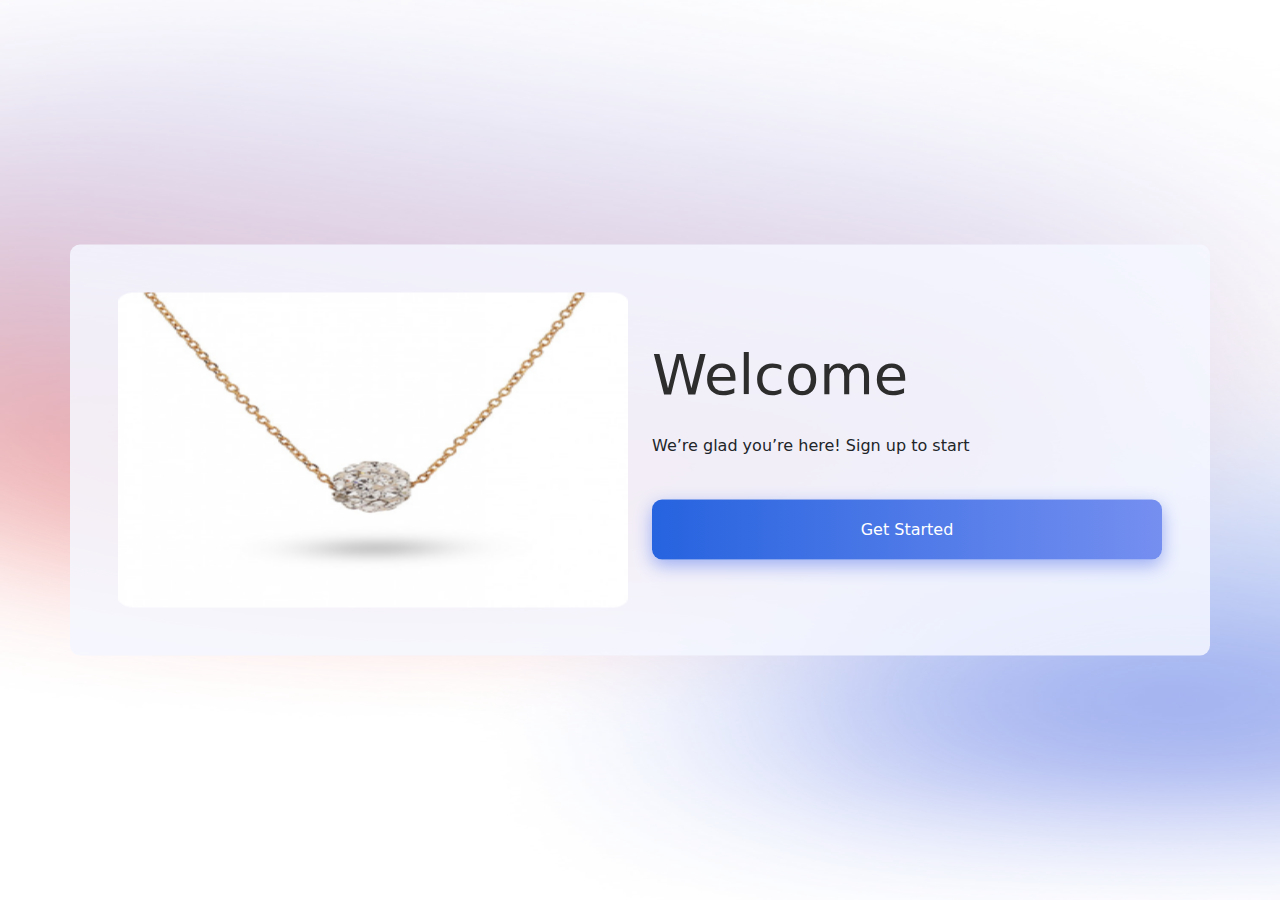
==== index.html @ b942b339 "Version 1.0" ====
<!DOCTYPE html>
<html lang="en">
  <head>
    <meta charset="UTF-8" />
    <meta http-equiv="X-UA-Compatible" content="IE=edge" />
    <meta name="viewport" content="width=device-width, initial-scale=1.0" />
    <link rel="stylesheet" href="styles/all.min.css" />
    <link rel="stylesheet" href="styles/bootstrap.css" />
    <link rel="stylesheet" href="styles/style.css" />
    <title>Home</title>
  </head>
  <body>
    <div class="bg"></div>
    <div class="container main p-5">
      <div class="row">
        <div class="col-lg-6">
          <img src="images/1.png" alt="Chain" width="100%" height="315" />
        </div>
        <div class="col-lg-6 py-5 d-flex flex-column justify-content-between">
          <p class="heading">Welcome</p>
          <p>We’re glad you’re here! Sign up to start</p>
          <a href="/signup.html"><button class="mt-3">Get Started</button></a>
        </div>
      </div>

      <script src="js/popper.js"></script>
      <script src="js/bootstrap.js"></script>
    </div>
  </body>
</html>
---- styles/style.css ----
.bg {
  background-image: url("/images/bg.png");
  background-size: 100vw 100vh;
  background-attachment: fixed;
  height: 100vh;
  font-style: normal;
  font-weight: 400;
  font-size: 24px;
  line-height: 160%;
  color: #1f1249;
  position: relative;
  z-index: 1;
  opacity: 60%;
}
.main {
  background: rgba(245, 247, 255, 0.85);
  border-radius: 10px;
  position: absolute;
  top: 50%;
  left: 50%;
  transform: translate(-50%, -50%);
  z-index: 2;
}
button {
  background: rgb(38, 99, 223);
  background: linear-gradient(
    90deg,
    rgba(38, 99, 223, 1) 0%,
    rgba(117, 143, 240, 1) 100%
  );
  border-radius: 10px;
  border: none;
  width: 100%;
  color: white;
  height: 60px;
  box-shadow: 0px 6px 18px 0px rgba(156, 173, 242, 1);
}
.heading {
  color: #2d2d2d;
  font-style: normal;
  font-weight: 400;
  font-size: 56px;
  line-height: 120%;
}
.heading2 {
  font-size: 42px;
}

.input-container {
  display: flex;
  background-color: white;
  border: 1px solid #dbe3ff;
  border-radius: 10px;
  margin-bottom: 10px;
  height: 60px;
}
.input-icon-container {
  display: flex;
  flex-direction: column;
  justify-content: center;
  align-items: center;
}
.input-icon-container img {
  border-right: 1px solid #b5c2f5;
}
input {
  border: none;
  outline: none;
  width: 100%;
  padding: 8px 20px;
  gap: 12px;
  color: #3b3b3b;
}
.alert-danger {
  font-size: small;
  display: none;
}
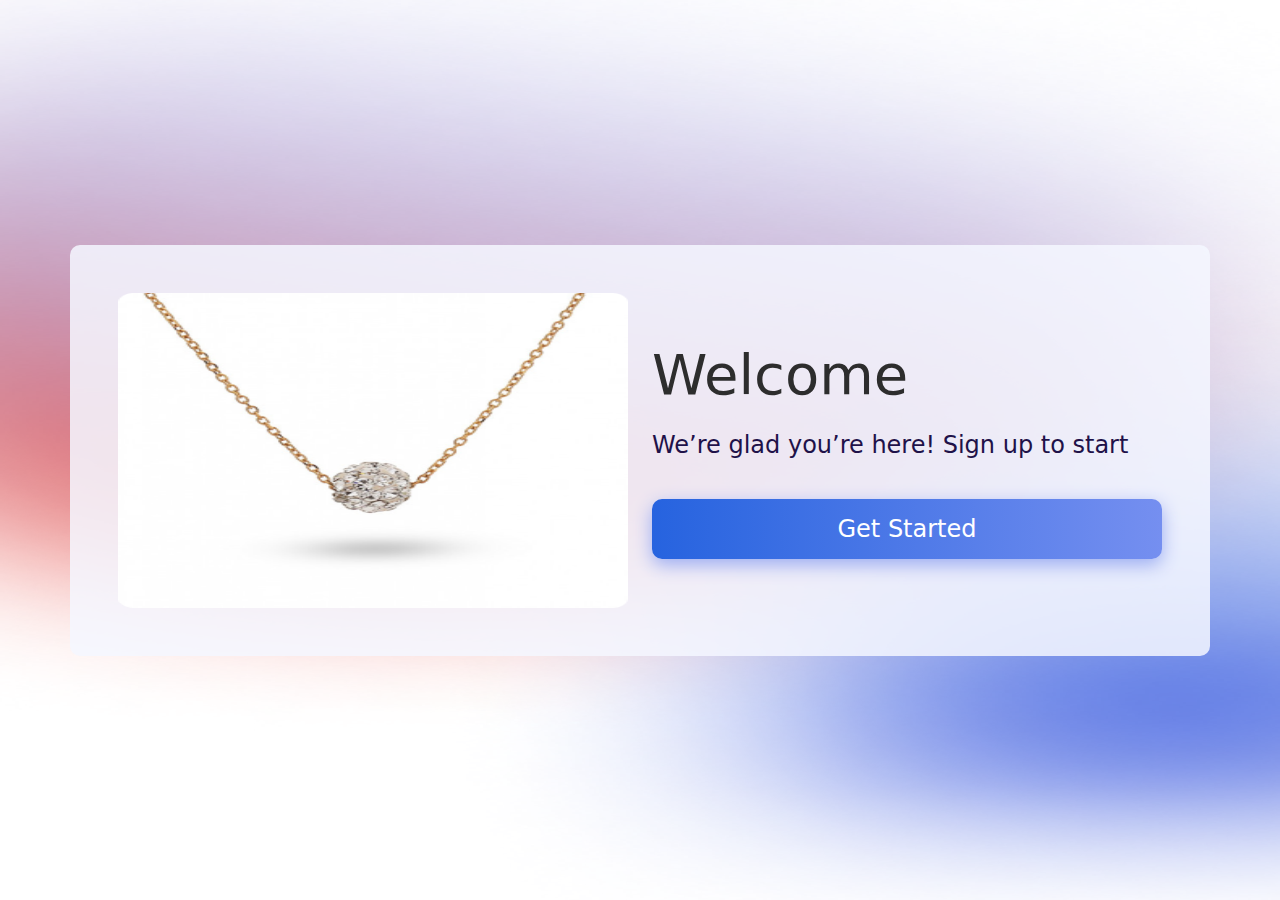
==== commit 5a328c56: "Version 1.0" ====
--- a/index.html
+++ b/index.html
@@ -10,16 +10,15 @@
     <title>Home</title>
   </head>
   <body>
-    <div class="bg"></div>
     <div class="container main p-5">
       <div class="row">
         <div class="col-lg-6">
-          <img src="images/1.png" alt="Chain" width="100%" height="315" />
+          <img src="./images/1.png" alt="Chain" width="100%" height="315" />
         </div>
         <div class="col-lg-6 py-5 d-flex flex-column justify-content-between">
           <p class="heading">Welcome</p>
           <p>We’re glad you’re here! Sign up to start</p>
-          <a href="/signup.html"><button class="mt-3">Get Started</button></a>
+          <a href="./signup.html"><button class="mt-3">Get Started</button></a>
         </div>
       </div>
 
--- a/styles/style.css
+++ b/styles/style.css
@@ -1,24 +1,22 @@
-.bg {
+body {
   background-image: url("/images/bg.png");
   background-size: 100vw 100vh;
+  height: 100vh;
   background-attachment: fixed;
-  height: 100vh;
   font-style: normal;
   font-weight: 400;
   font-size: 24px;
   line-height: 160%;
   color: #1f1249;
-  position: relative;
-  z-index: 1;
-  opacity: 60%;
+  display: flex;
+  flex-direction: column;
+  justify-content: center;
+  align-items: center;
 }
 .main {
   background: rgba(245, 247, 255, 0.85);
   border-radius: 10px;
-  position: absolute;
-  top: 50%;
-  left: 50%;
-  transform: translate(-50%, -50%);
+  position: relative;
   z-index: 2;
 }
 button {
@@ -75,3 +73,13 @@
   font-size: small;
   display: none;
 }
+
+@media screen and (max-width: 1023px) {
+  body {
+    text-align: center;
+  }
+  .main {
+    position: absolute;
+    top: 0;
+  }
+}
